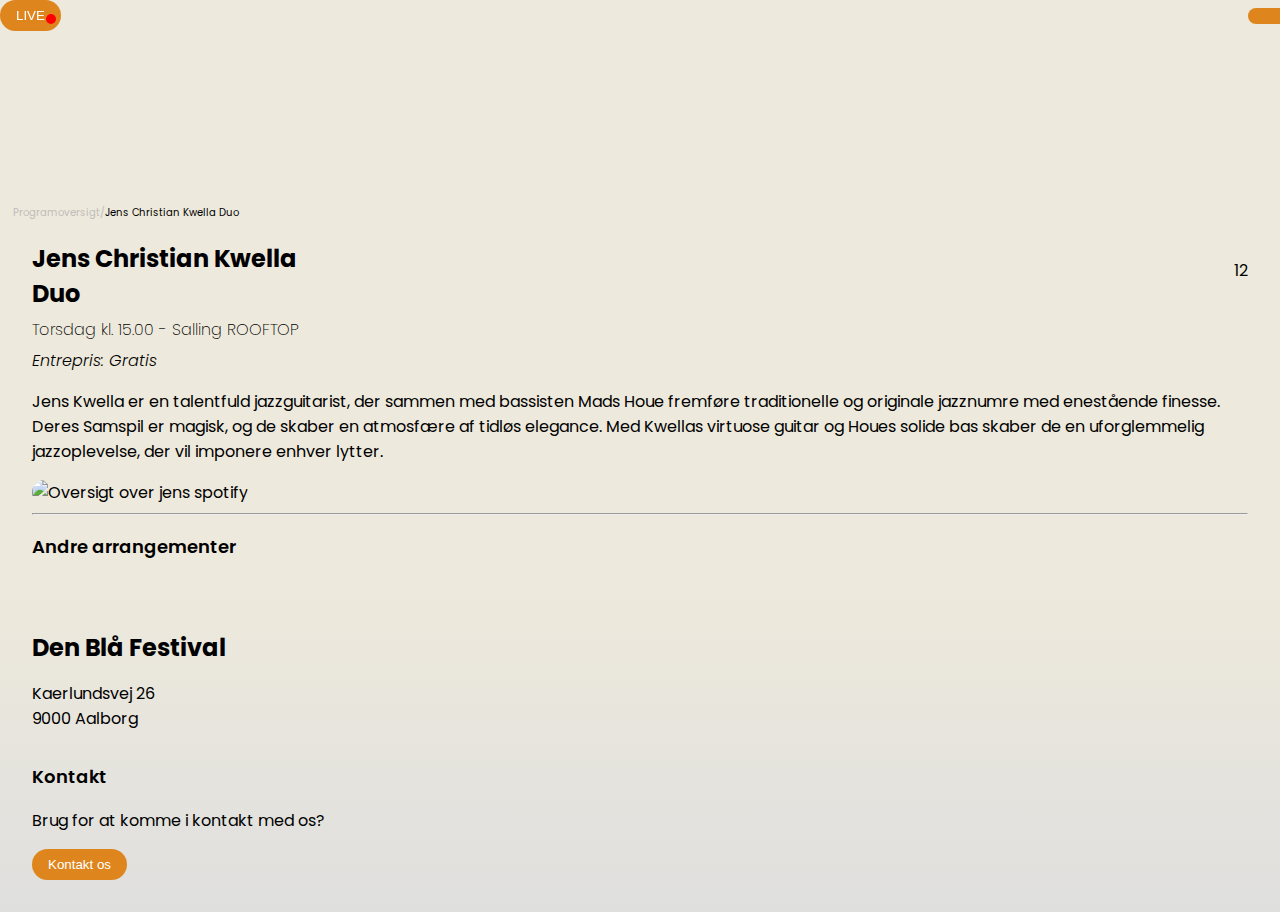
==== kunster.html @ 01fb93ca "navngivet live om til kunster og tilføjet et nyt html" ====
<!DOCTYPE html>
<html lang="en">
<head>
    <meta charset="UTF-8">
    <meta name="viewport" content="width=device-width, initial-scale=1.0">
    <link rel="stylesheet" href="./assets/css/GlobalStyling.css">
    <link rel="stylesheet" href="./assets/css/LiveStyling.css">
    <link rel="stylesheet" href="https://cdnjs.cloudflare.com/ajax/libs/font-awesome/6.5.1/css/all.min.css" integrity="sha512-DTOQO9RWCH3ppGqcWaEA1BIZOC6xxalwEsw9c2QQeAIftl+Vegovlnee1c9QX4TctnWMn13TZye+giMm8e2LwA==" crossorigin="anonymous" referrerpolicy="no-referrer" />
    <script src ="./assets/js/praktiskInfo.js" defer></script>
    <title>Live</title>
</head>
<body>
    <header>
        <nav>
            <button>LIVE<span>&#x2022;</span></button>
            <div class="burger-menu">
                <i class="fa-solid fa-bars"></i>
            </div>
        </nav>
    </header>
    <ul class="breadcrumb">
        <li>Programoversigt/</li>
        <li>Jens Christian Kwella Duo</li>
    </ul>

    <div class="menu" style="display: none;">
        <div class="menuElements">
            <button class="LiveButton">LIVE <span class="redDOt"></span></button>
            <i class="fa-solid fa-x" id="Remove"></i>
        </div>
        <ul>
            <li><a href="#">Home</a></li>
            <li><a href="#">Programoversigt</a></li>
            <li><a href="#">Hvad er Blå Festival</a></li>
            <li><a href="#">Praktisk</a></li>
        </ul>
    </div>

    <main>
        <div class="location">
            <h2>Jens Christian Kwella Duo</h2>
            <div>
                <p class="km">12</p>
                <i class="fa-solid fa-location-dot" id="location"></i>
            </div>
        </div>
        <p class="spillested">Torsdag kl. 15.00 - Salling ROOFTOP</p>
        <p class="price">Entrepris: Gratis</p>
        <article>
            <p>Jens Kwella er en talentfuld jazzguitarist, der sammen med bassisten Mads Houe fremføre traditionelle og originale jazznumre med enestående finesse. Deres Samspil er magisk, og de skaber en atmosfære af tidløs elegance. Med Kwellas virtuose guitar og Houes solide bas skaber de en uforglemmelig jazzoplevelse, der vil imponere enhver lytter.</p>
            <img class="spotify" src="./assets/billeder/jens spotify.png" alt="Oversigt over jens spotify">
        </article>
        <hr>
        <article>
            <h3>Andre arrangementer</h3>
        </article>
    </main>
    <footer>
        <h2>Den Blå Festival</h2>
        <p>Kaerlundsvej 26 <br>9000 Aalborg</p>
        <h3>Kontakt</h3>
        <p>Brug for at komme i kontakt med os?</p>
        <button>Kontakt os</button>
        <div class="fbicon"><i class="fa-brands fa-facebook"></i></div>
    </footer>
</body>
</html>
---- assets/css/GlobalStyling.css ----
@import url('https://fonts.googleapis.com/css2?family=Poppins:ital,wght@0,100;0,200;0,300;0,400;0,500;0,600;0,700;0,800;0,900;1,100;1,200;1,300;1,400;1,500;1,600;1,700;1,800;1,900&display=swap');

html{
    --ButtonColor: #DE851D;
}

main{
    padding: 1rem 2rem 1rem 2rem;
}

body{
    margin: 0px;
    background-color: #EDE9DC;
}
p{
    font-family: "Poppins", sans-serif;
  font-weight: 400;
  font-style: normal;

}

body{
    font-family: "Poppins", sans-serif;
}

h1{
  font-weight: 800;
  font-style: normal;
  font-size: 32px;
  text-align: center;
}
h2{
    font-size: 24px;
  font-weight: 700;
  font-style: normal;
}

h3{
    font-size: 18px;
    font-weight: 600;
    font-style: normal;
}
h4{
    font-size: 18px;
}


button{
    background-color: var(--ButtonColor);
    padding: 8px 1rem 8px 1rem;
    border-radius: 1rem;
    border: none;
    color: white;
    /* font-family: "Poppins", sans-serif;
    font-weight: 400;
    font-style: normal; */
}

.datoTid{
    font-size: 16px;
    font-family: "Poppins", sans-serif;
    font-weight: 200;
    font-style: normal;
}


/* Card */
i{
    font-size: 16px;
    color: var(--ButtonColor);
    padding-right: 1rem;
}
.wrapper{
    display: flex;
    flex-direction: column-reverse;
    gap: 0.6rem;
}
.wrapper p{
    margin: 0px;
}
.kunstnerNavn{
    margin-top: 0px;
    margin-bottom: 0.6rem;
}

section{
    box-shadow: rgba(77, 76, 76, 0.35) 0px 5px 15px;
    border-radius: 8px;
}

main{
    display: grid;
    grid-template-columns: repeat(2,1fr);
    gap: 1rem;
}

img{
    width: 100%;
}

.MoveToRight{
    padding-left: 6px;
}

.wrapper p:first-of-type{
    margin-bottom: 9px;
}


/* Styling af footer */
footer{
    background: linear-gradient(to bottom, rgba(237, 233, 220, 0.1), #DFDFDE);
    padding: 1rem 2rem 1rem 2rem;
}
footer>div i{
    color: #316FF6;
    padding-bottom: 1rem;
}

.fbicon{
    display: flex;
    justify-content: center;
}

footer p:first-of-type{
    margin-bottom: 32px;
}

.menuElements{
    height: 5vh;
    display: flex;
    justify-content: space-between;
    align-items: center;
    font-size: 24px;
    padding: 0rem 1rem 0px 0px;
}
.menu{
    display: none;
}

.LiveButton{
    position: relative;
}

.menu{
    position: fixed;
     top: 0;
     left: 0;
     display: block;
     background-color: var(--ButtonColor);
     width: 100%;
     height: 43vh;
   }
   
.menu ul{
       padding-top: 2rem;
       list-style-type: none;
       display: flex;
       flex-direction: column;
       gap: 8px
   }
---- assets/css/LiveStyling.css ----
main{
    display: block;
    padding-top: 0px;
}

nav{
    position: fixed;
    right: 0px;
    left: 0px;
    display: flex;
    justify-content: space-between;
    align-items: center;

}

header{
    background-image: url(../billeder/Header_Forside.png);
    height: 21vh;
    background-repeat: no-repeat;
}

span{
    color: red;
    position: absolute;
    left: 46px;
    top: 13.5px;
    background-color: red;
    width: 10px;
    height: 10px;
    border-radius: 50%;
}
.LiveButton{
    position: relative;
}

i{
    font-size: 20px;
    color: white;
    padding: 0px;
}

.burger-menu{
    background-color: var(--ButtonColor);
    padding: 8px 16px 8px 16px;
    border-top-left-radius: 20px;
    border-bottom-left-radius: 20px;
}

.breadcrumb{
    display: flex;
    list-style-type: none;
    padding: 0px 0px 0px 0.8rem;
}
.breadcrumb li{
    font-size: 10px;
}

.breadcrumb li:first-of-type{
    color: #BFBDBB;
}

ul.breadcrumb{
    margin-bottom: 0px;
}

.location{
    display: flex;
    justify-content: space-between;
    align-items: center;
}

.location div{
    display: flex;
    flex-direction: column-reverse;
}


.spotify{
    border-radius: 14px;
}



a{
    text-decoration: none;
    font-size: 25px;
    font-family: "Poppins", sans-serif;
    font-weight: 600;
    color: white;
}



h2:first-of-type{
    width: 20ch;
    margin-bottom: 0px;
}

.spillested{
    margin: 6px 0px 0px 0px;
    font-family: "Poppins", sans-serif;
    font-weight: 200;
    font-style: normal;
}

#location{
    color: var(--ButtonColor);
}

.km{
    margin: 10px 0px 0px 0px;
}

.price{
    font-family: "Poppins", sans-serif;
  font-weight: 300;
  font-style: italic;
  margin-top: 6px;
}
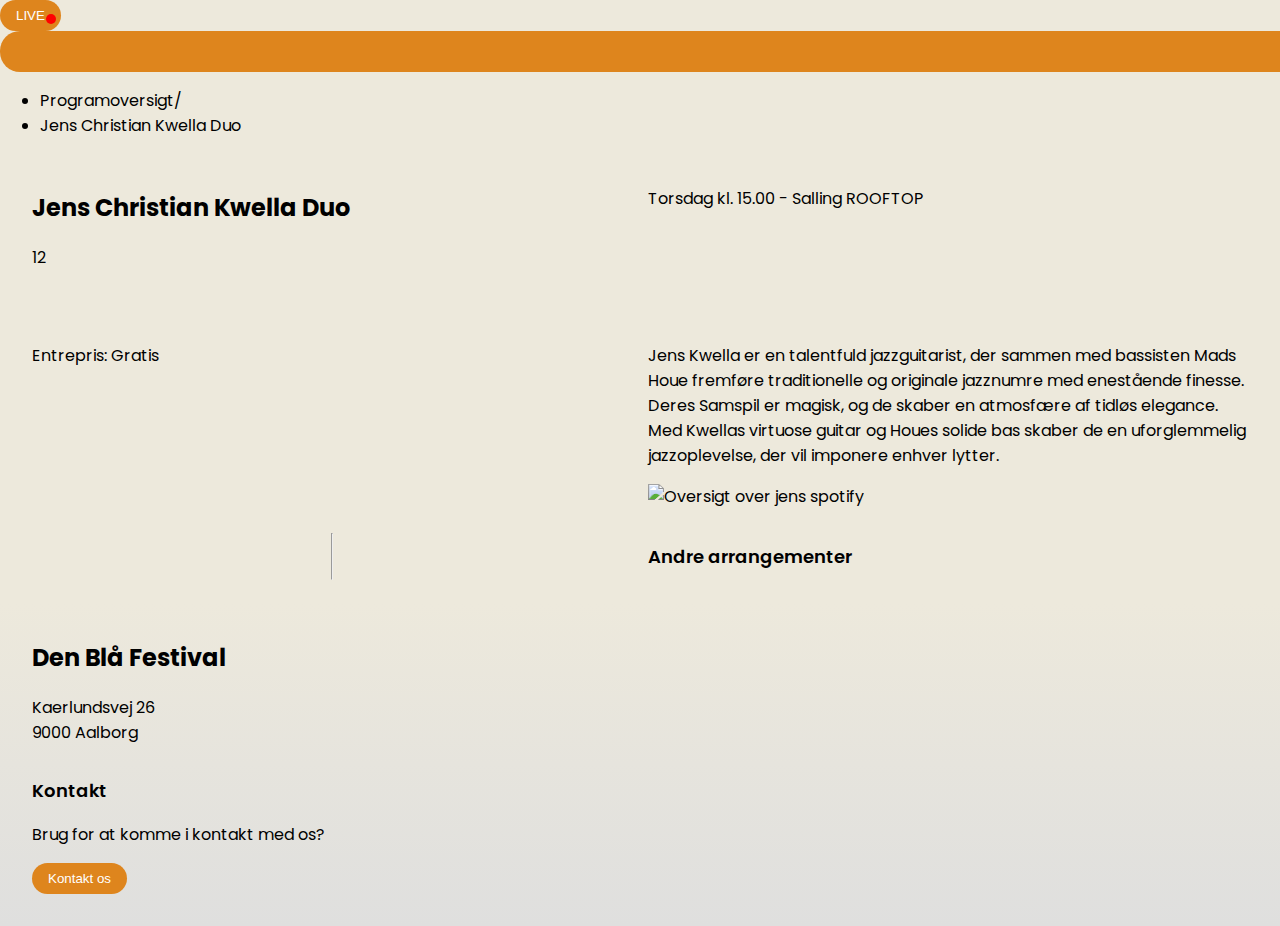
==== commit a79142ff: "sat links in i burger menu og ind på forsiden" ====
--- a/kunster.html
+++ b/kunster.html
@@ -4,15 +4,15 @@
     <meta charset="UTF-8">
     <meta name="viewport" content="width=device-width, initial-scale=1.0">
     <link rel="stylesheet" href="./assets/css/GlobalStyling.css">
-    <link rel="stylesheet" href="./assets/css/LiveStyling.css">
+    <link rel="stylesheet" href="./assets/css/kunsterStyling.css">
     <link rel="stylesheet" href="https://cdnjs.cloudflare.com/ajax/libs/font-awesome/6.5.1/css/all.min.css" integrity="sha512-DTOQO9RWCH3ppGqcWaEA1BIZOC6xxalwEsw9c2QQeAIftl+Vegovlnee1c9QX4TctnWMn13TZye+giMm8e2LwA==" crossorigin="anonymous" referrerpolicy="no-referrer" />
     <script src ="./assets/js/praktiskInfo.js" defer></script>
-    <title>Live</title>
+    <title>Jens Christian Kwella Duo</title>
 </head>
 <body>
     <header>
         <nav>
-            <button>LIVE<span>&#x2022;</span></button>
+            <a href="./live.html"><button>LIVE<span>&#x2022;</span></button></a>
             <div class="burger-menu">
                 <i class="fa-solid fa-bars"></i>
             </div>
@@ -25,7 +25,7 @@
 
     <div class="menu" style="display: none;">
         <div class="menuElements">
-            <button class="LiveButton">LIVE <span class="redDOt"></span></button>
+            <a href="./live.html"><button class="LiveButton">LIVE <span class="redDOt"></span></button></a>
             <i class="fa-solid fa-x" id="Remove"></i>
         </div>
         <ul>
--- a/assets/css/GlobalStyling.css
+++ b/assets/css/GlobalStyling.css
@@ -1,51 +1,54 @@
 @import url('https://fonts.googleapis.com/css2?family=Poppins:ital,wght@0,100;0,200;0,300;0,400;0,500;0,600;0,700;0,800;0,900;1,100;1,200;1,300;1,400;1,500;1,600;1,700;1,800;1,900&display=swap');
 
-html{
+html {
     --ButtonColor: #DE851D;
 }
 
-main{
+main {
     padding: 1rem 2rem 1rem 2rem;
 }
 
-body{
+body {
     margin: 0px;
     background-color: #EDE9DC;
 }
-p{
+
+p {
     font-family: "Poppins", sans-serif;
-  font-weight: 400;
-  font-style: normal;
+    font-weight: 400;
+    font-style: normal;
 
 }
 
-body{
+body {
     font-family: "Poppins", sans-serif;
 }
 
-h1{
-  font-weight: 800;
-  font-style: normal;
-  font-size: 32px;
-  text-align: center;
-}
-h2{
-    font-size: 24px;
-  font-weight: 700;
-  font-style: normal;
+h1 {
+    font-weight: 800;
+    font-style: normal;
+    font-size: 32px;
+    text-align: center;
 }
 
-h3{
+h2 {
+    font-size: 24px;
+    font-weight: 700;
+    font-style: normal;
+}
+
+h3 {
     font-size: 18px;
     font-weight: 600;
     font-style: normal;
 }
-h4{
+
+h4 {
     font-size: 18px;
 }
 
 
-button{
+button {
     background-color: var(--ButtonColor);
     padding: 8px 1rem 8px 1rem;
     border-radius: 1rem;
@@ -56,7 +59,7 @@
     font-style: normal; */
 }
 
-.datoTid{
+.datoTid {
     font-size: 16px;
     font-family: "Poppins", sans-serif;
     font-weight: 200;
@@ -65,68 +68,73 @@
 
 
 /* Card */
-i{
+i {
     font-size: 16px;
     color: var(--ButtonColor);
     padding-right: 1rem;
 }
-.wrapper{
+
+.wrapper {
     display: flex;
     flex-direction: column-reverse;
     gap: 0.6rem;
 }
-.wrapper p{
+
+.wrapper p {
     margin: 0px;
 }
-.kunstnerNavn{
+
+.kunstnerNavn {
     margin-top: 0px;
     margin-bottom: 0.6rem;
 }
 
-section{
+section {
     box-shadow: rgba(77, 76, 76, 0.35) 0px 5px 15px;
     border-radius: 8px;
 }
 
-main{
+main {
     display: grid;
-    grid-template-columns: repeat(2,1fr);
+    grid-template-columns: repeat(2, 1fr);
     gap: 1rem;
 }
 
-img{
+img {
     width: 100%;
 }
 
-.MoveToRight{
+.MoveToRight {
     padding-left: 6px;
 }
 
-.wrapper p:first-of-type{
+.wrapper p:first-of-type {
     margin-bottom: 9px;
 }
 
 
 /* Styling af footer */
-footer{
+footer {
     background: linear-gradient(to bottom, rgba(237, 233, 220, 0.1), #DFDFDE);
     padding: 1rem 2rem 1rem 2rem;
 }
-footer>div i{
+
+footer>div i {
     color: #316FF6;
     padding-bottom: 1rem;
 }
 
-.fbicon{
+.fbicon {
     display: flex;
     justify-content: center;
 }
 
-footer p:first-of-type{
+footer p:first-of-type {
     margin-bottom: 32px;
 }
 
-.menuElements{
+/*stylling af menu*/
+.menuElements {
     height: 5vh;
     display: flex;
     justify-content: space-between;
@@ -134,28 +142,47 @@
     font-size: 24px;
     padding: 0rem 1rem 0px 0px;
 }
-.menu{
+
+.menu {
     display: none;
 }
 
-.LiveButton{
+.LiveButton {
     position: relative;
 }
 
-.menu{
+.menu {
     position: fixed;
-     top: 0;
-     left: 0;
-     display: block;
-     background-color: var(--ButtonColor);
-     width: 100%;
-     height: 43vh;
-   }
-   
-.menu ul{
-       padding-top: 2rem;
-       list-style-type: none;
-       display: flex;
-       flex-direction: column;
-       gap: 8px
-   }+    top: 0;
+    left: 0;
+    display: block;
+    background-color: var(--ButtonColor);
+    width: 100%;
+    height: 43vh;
+}
+
+.menu ul {
+    padding-top: 2rem;
+    list-style-type: none;
+    display: flex;
+    flex-direction: column;
+    gap: 8px
+}
+
+.burger-menu {
+    background-color: var(--ButtonColor);
+    padding: 8px 16px 8px 16px;
+    border-top-left-radius: 20px;
+    border-bottom-left-radius: 20px;
+}
+
+span {
+    color: red;
+    position: absolute;
+    left: 46px;
+    top: 13.5px;
+    background-color: red;
+    width: 10px;
+    height: 10px;
+    border-radius: 50%;
+}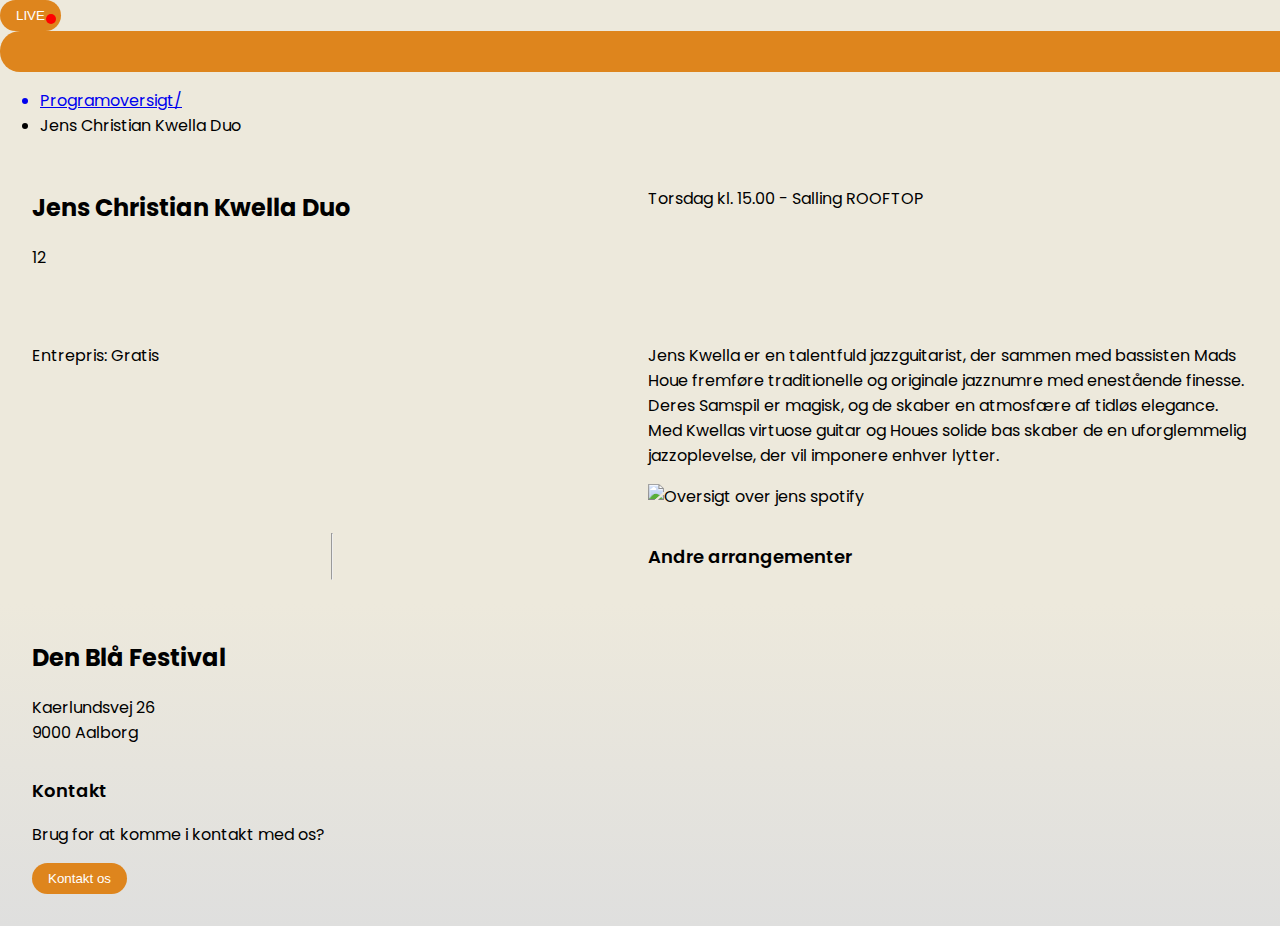
==== commit 7d433cc7: "wqewqe" ====
--- a/kunster.html
+++ b/kunster.html
@@ -19,7 +19,7 @@
         </nav>
     </header>
     <ul class="breadcrumb">
-        <li>Programoversigt/</li>
+        <a href="/programoversigt.html"><li>Programoversigt/</li></a>
         <li>Jens Christian Kwella Duo</li>
     </ul>
 
@@ -29,10 +29,10 @@
             <i class="fa-solid fa-x" id="Remove"></i>
         </div>
         <ul>
-            <li><a href="#">Home</a></li>
-            <li><a href="#">Programoversigt</a></li>
+            <li><a href="./index.html">Home</a></li>
+            <li><a href="./programoversigt.html">Programoversigt</a></li>
             <li><a href="#">Hvad er Blå Festival</a></li>
-            <li><a href="#">Praktisk</a></li>
+            <li><a href="./praktiskInfo.html">Praktisk</a></li>
         </ul>
     </div>
 
@@ -60,7 +60,7 @@
         <p>Kaerlundsvej 26 <br>9000 Aalborg</p>
         <h3>Kontakt</h3>
         <p>Brug for at komme i kontakt med os?</p>
-        <button>Kontakt os</button>
+        <a href="./praktiskInfo.html"><button>Kontakt os</button></a>
         <div class="fbicon"><i class="fa-brands fa-facebook"></i></div>
     </footer>
 </body>
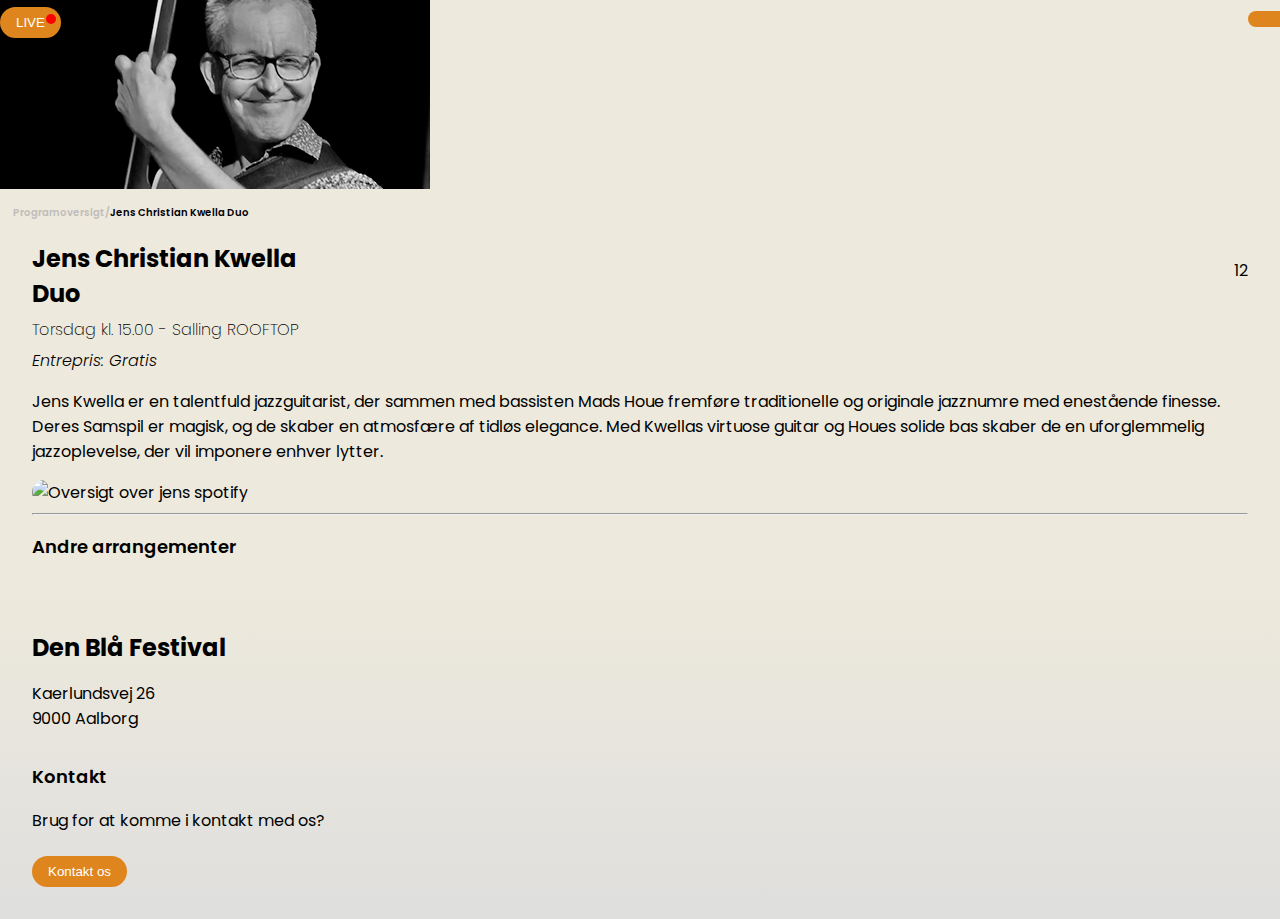
==== commit b853f111: "Merge branch 'main' of https://github.com/SeenDGK/blaaFestival" ====
--- a/kunster.html
+++ b/kunster.html
@@ -6,7 +6,7 @@
     <link rel="stylesheet" href="./assets/css/GlobalStyling.css">
     <link rel="stylesheet" href="./assets/css/kunsterStyling.css">
     <link rel="stylesheet" href="https://cdnjs.cloudflare.com/ajax/libs/font-awesome/6.5.1/css/all.min.css" integrity="sha512-DTOQO9RWCH3ppGqcWaEA1BIZOC6xxalwEsw9c2QQeAIftl+Vegovlnee1c9QX4TctnWMn13TZye+giMm8e2LwA==" crossorigin="anonymous" referrerpolicy="no-referrer" />
-    <script src ="./assets/js/praktiskInfo.js" defer></script>
+    <script src="/assets/js/burgermenu.js" defer></script>
     <title>Jens Christian Kwella Duo</title>
 </head>
 <body>
@@ -19,7 +19,7 @@
         </nav>
     </header>
     <ul class="breadcrumb">
-        <a href="/programoversigt.html"><li>Programoversigt/</li></a>
+        <a  class="breadcrumbLink1" href="/programoversigt.html"><li>Programoversigt/</li></a>
         <li>Jens Christian Kwella Duo</li>
     </ul>
 
--- a/assets/css/kunsterStyling.css
+++ b/assets/css/kunsterStyling.css
@@ -0,0 +1,105 @@
+main{
+    display: block;
+    padding-top: 0px;
+}
+
+nav{
+    position: fixed;
+    right: 0px;
+    left: 0px;
+    display: flex;
+    justify-content: space-between;
+    align-items: center;
+
+}
+
+header{
+    background-image: url(../billeder/HeaderKunstner.png);
+    height: 21vh;
+    background-repeat: no-repeat;
+}
+
+.LiveButton{
+    position: relative;
+}
+
+i{
+    font-size: 20px;
+    color: white;
+    padding: 0px;
+}
+
+
+
+.breadcrumb{
+    display: flex;
+    list-style-type: none;
+    padding: 0px 0px 0px 0.8rem;
+}
+.breadcrumb li{
+    font-size: 10px;
+    font-weight: 600;
+}
+
+.breadcrumbLink1{
+    color: #BFBDBB;
+}
+
+ul.breadcrumb{
+    margin-bottom: 0px;
+}
+
+.location{
+    display: flex;
+    justify-content: space-between;
+    align-items: center;
+}
+
+.location div{
+    display: flex;
+    flex-direction: column-reverse;
+}
+
+
+.spotify{
+    border-radius: 14px;
+}
+
+
+
+a{
+    text-decoration: none;
+    font-size: 25px;
+    font-family: "Poppins", sans-serif;
+    font-weight: 600;
+    color: white;
+}
+
+
+
+h2:first-of-type{
+    width: 20ch;
+    margin-bottom: 0px;
+}
+
+.spillested{
+    margin: 6px 0px 0px 0px;
+    font-family: "Poppins", sans-serif;
+    font-weight: 200;
+    font-style: normal;
+}
+
+#location{
+    color: var(--ButtonColor);
+}
+
+.km{
+    margin: 10px 0px 0px 0px;
+}
+
+.price{
+    font-family: "Poppins", sans-serif;
+  font-weight: 300;
+  font-style: italic;
+  margin-top: 6px;
+}
